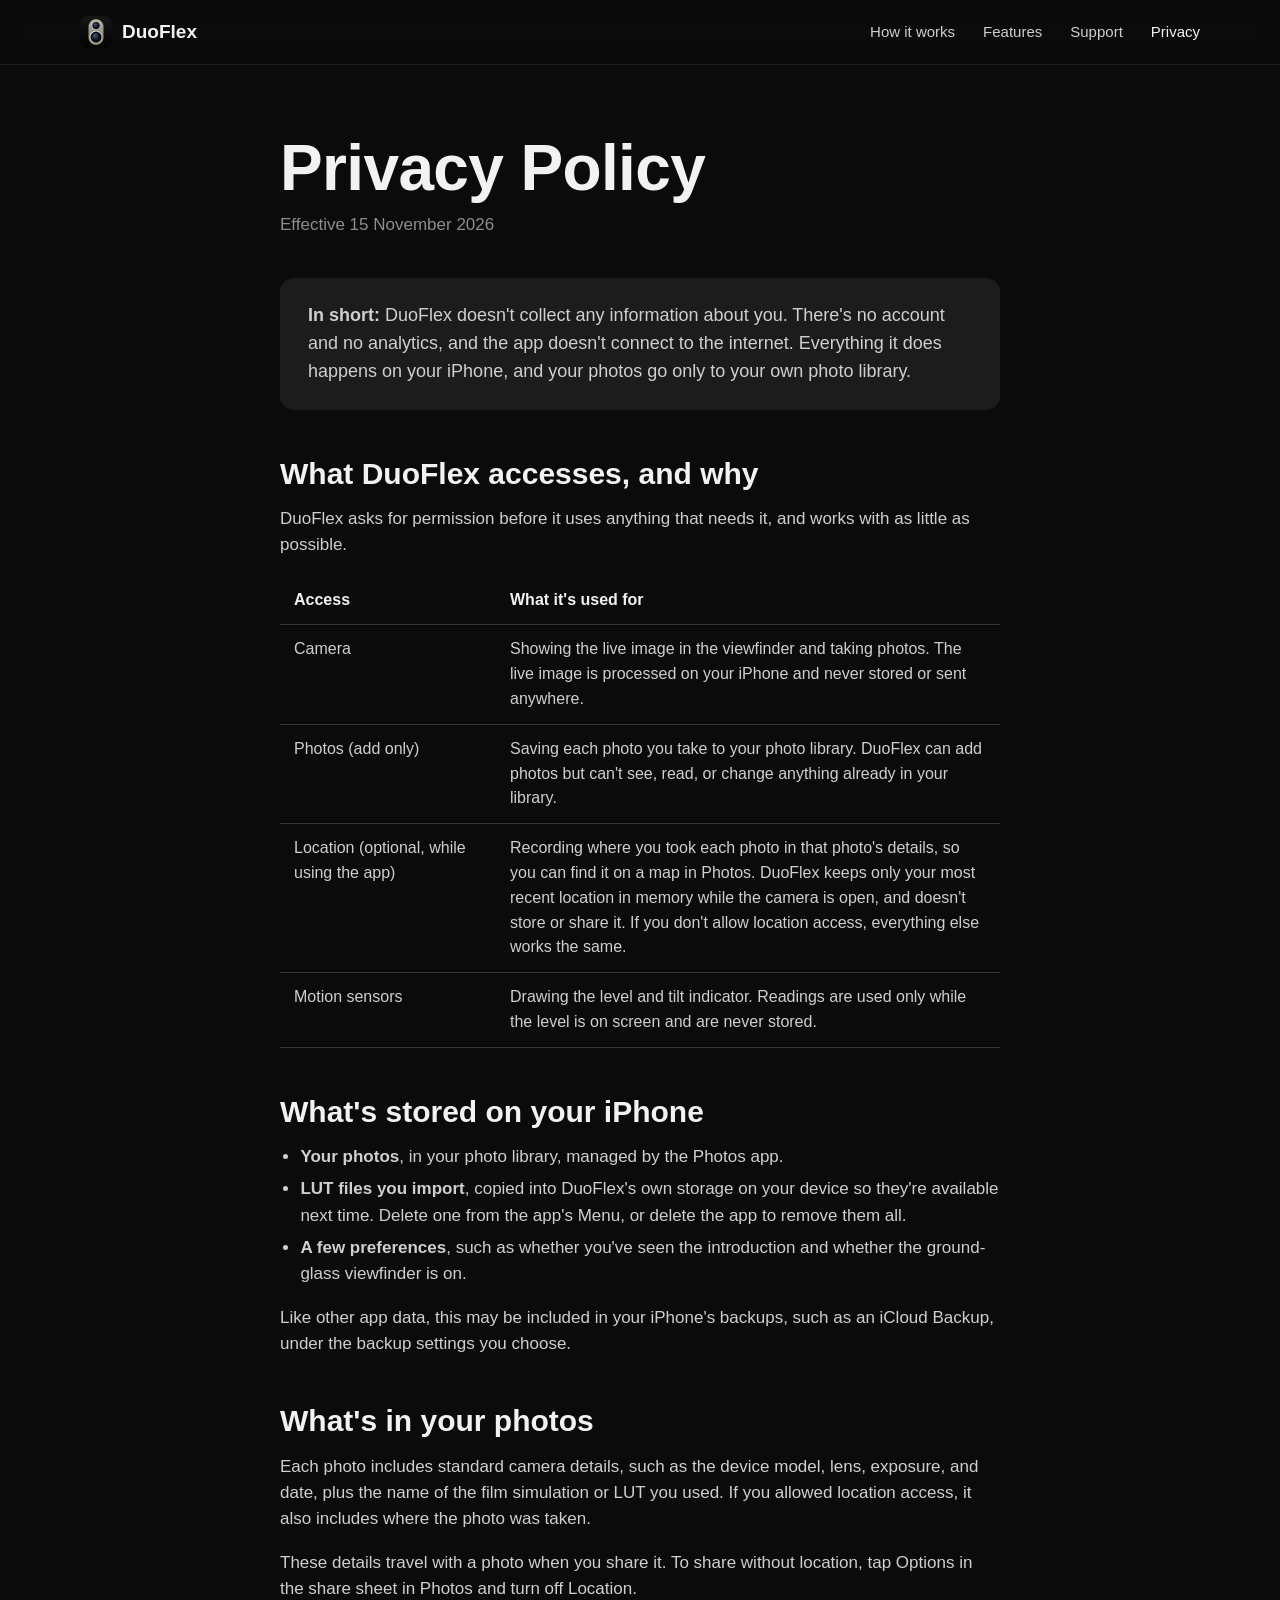
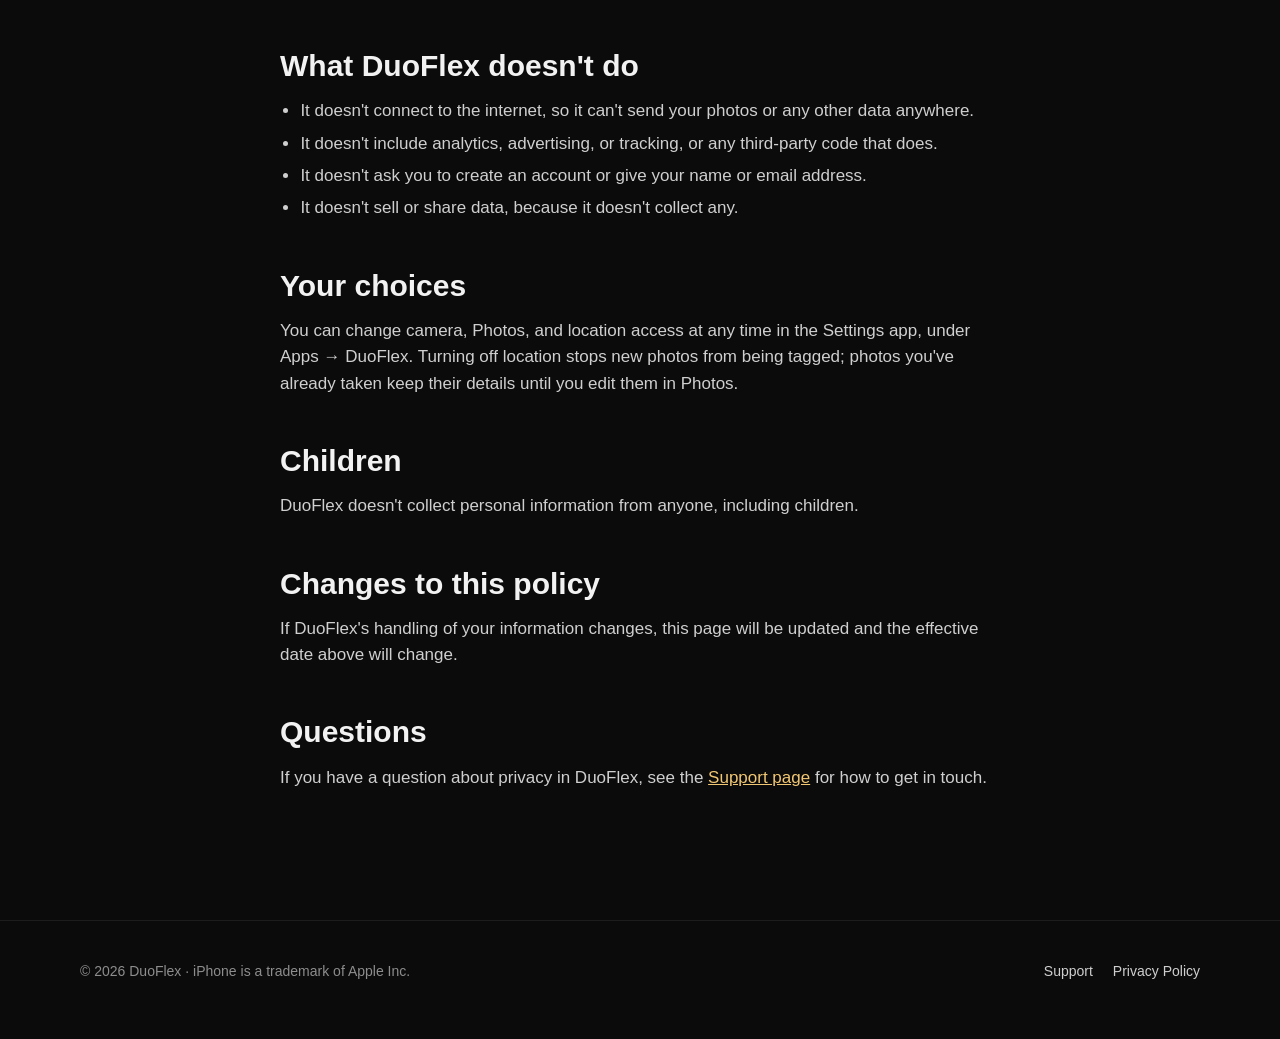
==== privacy.html @ c6856d8a "Add privacy policy and support pages - Privacy policy describing exactly what DuoFlex accesses and s" ====
<!doctype html>
<html lang="en">
<head>
  <meta charset="utf-8">
  <meta name="viewport" content="width=device-width, initial-scale=1">
  <title>Privacy Policy — DuoFlex</title>
  <meta name="description" content="DuoFlex has no account, no analytics, and doesn't connect to the internet. Here's exactly what it accesses on your iPhone, and why.">
  <meta name="theme-color" content="#0b0b0b">
  <link rel="icon" type="image/png" href="assets/favicon.png">
  <link rel="apple-touch-icon" href="assets/apple-touch-icon.png">
  <link rel="stylesheet" href="assets/site.css">
</head>
<body>
  <header>
    <nav class="wrap nav" aria-label="Main">
      <a class="brand" href="index.html"><img src="assets/favicon.png" alt="" width="32" height="32">DuoFlex</a>
      <ul>
        <li><a href="index.html#how">How it works</a></li>
        <li><a href="index.html#features">Features</a></li>
        <li><a href="support.html">Support</a></li>
        <li><a href="privacy.html" aria-current="page">Privacy</a></li>
      </ul>
    </nav>
  </header>

  <main class="doc">
    <div class="wrap">
      <h1>Privacy Policy</h1>
      <p class="updated">Effective 15 November 2026</p>

      <div class="summary">
        <p><strong>In short:</strong> DuoFlex doesn't collect any information about you. There's no account and no analytics, and the app doesn't connect to the internet. Everything it does happens on your iPhone, and your photos go only to your own photo library.</p>
      </div>

      <h2>What DuoFlex accesses, and why</h2>
      <p>DuoFlex asks for permission before it uses anything that needs it, and works with as little as possible.</p>
      <table>
        <thead>
          <tr><th scope="col">Access</th><th scope="col">What it's used for</th></tr>
        </thead>
        <tbody>
          <tr>
            <td>Camera</td>
            <td>Showing the live image in the viewfinder and taking photos. The live image is processed on your iPhone and never stored or sent anywhere.</td>
          </tr>
          <tr>
            <td>Photos (add only)</td>
            <td>Saving each photo you take to your photo library. DuoFlex can add photos but can't see, read, or change anything already in your library.</td>
          </tr>
          <tr>
            <td>Location (optional, while using the app)</td>
            <td>Recording where you took each photo in that photo's details, so you can find it on a map in Photos. DuoFlex keeps only your most recent location in memory while the camera is open, and doesn't store or share it. If you don't allow location access, everything else works the same.</td>
          </tr>
          <tr>
            <td>Motion sensors</td>
            <td>Drawing the level and tilt indicator. Readings are used only while the level is on screen and are never stored.</td>
          </tr>
        </tbody>
      </table>

      <h2>What's stored on your iPhone</h2>
      <ul>
        <li><strong>Your photos</strong>, in your photo library, managed by the Photos app.</li>
        <li><strong>LUT files you import</strong>, copied into DuoFlex's own storage on your device so they're available next time. Delete one from the app's Menu, or delete the app to remove them all.</li>
        <li><strong>A few preferences</strong>, such as whether you've seen the introduction and whether the ground-glass viewfinder is on.</li>
      </ul>
      <p>Like other app data, this may be included in your iPhone's backups, such as an iCloud Backup, under the backup settings you choose.</p>

      <h2>What's in your photos</h2>
      <p>Each photo includes standard camera details, such as the device model, lens, exposure, and date, plus the name of the film simulation or LUT you used. If you allowed location access, it also includes where the photo was taken.</p>
      <p>These details travel with a photo when you share it. To share without location, tap Options in the share sheet in Photos and turn off Location.</p>

      <h2>What DuoFlex doesn't do</h2>
      <ul>
        <li>It doesn't connect to the internet, so it can't send your photos or any other data anywhere.</li>
        <li>It doesn't include analytics, advertising, or tracking, or any third-party code that does.</li>
        <li>It doesn't ask you to create an account or give your name or email address.</li>
        <li>It doesn't sell or share data, because it doesn't collect any.</li>
      </ul>

      <h2>Your choices</h2>
      <p>You can change camera, Photos, and location access at any time in the Settings app, under Apps → DuoFlex. Turning off location stops new photos from being tagged; photos you've already taken keep their details until you edit them in Photos.</p>

      <h2>Children</h2>
      <p>DuoFlex doesn't collect personal information from anyone, including children.</p>

      <h2>Changes to this policy</h2>
      <p>If DuoFlex's handling of your information changes, this page will be updated and the effective date above will change.</p>

      <h2>Questions</h2>
      <p>If you have a question about privacy in DuoFlex, see the <a href="support.html">Support page</a> for how to get in touch.</p>
    </div>
  </main>

  <footer>
    <div class="wrap">
      <span>© 2026 DuoFlex · iPhone is a trademark of Apple Inc.</span>
      <nav aria-label="Footer">
        <a href="support.html">Support</a>
        <a href="privacy.html" aria-current="page">Privacy Policy</a>
      </nav>
    </div>
  </footer>
</body>
</html>
---- assets/site.css ----
:root {
  --bg: #0b0b0b;
  --panel: #1c1c1c;
  --panel-2: #262626;
  --stroke: #363636;
  --text: #f2f2f2;
  --label: #cfcfcf;
  --dim: #8d8d8d;
  --brass: #c9a24a;
  --accent: #f2c773;
  --red: #d9342b;
  --peaking: #ffd900;
  --radius: 14px;
  --condensed: ui-sans-serif, -apple-system, "SF Pro Display", "Helvetica Neue", Arial, sans-serif;
}

* { box-sizing: border-box; }

html { scroll-behavior: smooth; }
@media (prefers-reduced-motion: reduce) { html { scroll-behavior: auto; } }

body {
  margin: 0;
  background: var(--bg);
  color: var(--text);
  font: 17px/1.55 -apple-system, BlinkMacSystemFont, "SF Pro Text", "Helvetica Neue", Arial, sans-serif;
  -webkit-font-smoothing: antialiased;
}

a { color: var(--accent); }
a:focus-visible, button:focus-visible { outline: 2px solid var(--accent); outline-offset: 3px; border-radius: 6px; }

.wrap { width: min(1120px, 100% - 48px); margin-inline: auto; }

.condensed {
  font-family: var(--condensed);
  font-stretch: condensed;
  letter-spacing: 0.02em;
}

/* Header */
header {
  position: sticky; top: 0; z-index: 10;
  background: rgb(11 11 11 / 0.82);
  backdrop-filter: saturate(140%) blur(14px);
  -webkit-backdrop-filter: saturate(140%) blur(14px);
  border-bottom: 1px solid #1d1d1d;
}
.nav { display: flex; align-items: center; justify-content: space-between; height: 64px; }
.brand { display: flex; align-items: center; gap: 10px; color: var(--text); text-decoration: none; font-weight: 600; font-size: 19px; }
.brand img { width: 32px; height: 32px; border-radius: 8px; }
.nav ul { display: flex; gap: 28px; list-style: none; margin: 0; padding: 0; }
.nav ul a { color: var(--label); text-decoration: none; font-size: 15px; }
.nav ul a:hover { color: var(--text); }
@media (max-width: 640px) { .nav ul { display: none; } }

/* Hero */
.hero { padding: 88px 0 72px; }
.hero-grid { display: grid; grid-template-columns: 1.05fr 1fr; gap: 56px; align-items: center; }
@media (max-width: 900px) { .hero-grid { grid-template-columns: 1fr; } .hero { padding-top: 56px; } }

.eyebrow { color: var(--accent); font-size: 14px; font-weight: 600; text-transform: uppercase; letter-spacing: 0.14em; margin: 0 0 18px; }
h1 {
  font-family: var(--condensed);
  font-stretch: condensed;
  font-weight: 600;
  font-size: clamp(48px, 7vw, 84px);
  line-height: 0.98;
  letter-spacing: -0.01em;
  margin: 0 0 24px;
}
.lede { font-size: 20px; color: var(--label); max-width: 34em; margin: 0 0 36px; }

.cta { display: flex; flex-wrap: wrap; align-items: center; gap: 16px 24px; }
.badge {
  display: inline-flex; align-items: center; gap: 12px;
  padding: 12px 20px 12px 14px;
  border: 1.5px solid var(--stroke);
  border-radius: 14px;
  background: #000;
}
.badge img { width: 40px; height: 40px; border-radius: 10px; }
.badge small { display: block; color: var(--dim); font-size: 12px; text-transform: uppercase; letter-spacing: 0.08em; }
.badge strong { font-size: 17px; }
.requires { color: var(--dim); font-size: 15px; }

.device { width: 100%; max-width: 520px; justify-self: center; filter: drop-shadow(0 30px 60px rgb(0 0 0 / 0.6)); }

/* EV scale divider */
.scale { display: flex; justify-content: center; padding: 8px 0 0; }
.scale svg { width: min(520px, 90%); height: auto; }

/* Sections */
section { padding: 88px 0; }
.section-head { max-width: 40em; margin-bottom: 44px; }
h2 {
  font-family: var(--condensed);
  font-stretch: condensed;
  font-weight: 600;
  font-size: clamp(34px, 4.6vw, 52px);
  line-height: 1.04;
  margin: 0 0 14px;
}
.section-head p { color: var(--label); font-size: 19px; margin: 0; }

/* How it works */
.steps { display: grid; grid-template-columns: repeat(3, 1fr); gap: 20px; counter-reset: step; list-style: none; padding: 0; margin: 0; }
@media (max-width: 820px) { .steps { grid-template-columns: 1fr; } }
.steps li {
  background: var(--panel);
  border-radius: var(--radius);
  padding: 28px;
  counter-increment: step;
}
.steps li::before {
  content: counter(step);
  display: inline-grid; place-items: center;
  width: 36px; height: 36px;
  border: 1.5px solid #bfbfbf;
  border-radius: 9px;
  font-family: var(--condensed); font-stretch: condensed; font-weight: 600; font-size: 20px;
  margin-bottom: 18px;
}
.steps h3 { margin: 0 0 8px; font-size: 21px; }
.steps p { margin: 0; color: var(--label); }

/* Features: tiles like the status screen */
.tiles { display: grid; grid-template-columns: repeat(auto-fill, minmax(250px, 1fr)); gap: 14px; }
.tile {
  border: 1.5px solid var(--stroke);
  border-radius: var(--radius);
  padding: 24px;
  background: #000;
}
.tile .code {
  display: inline-block;
  font-family: var(--condensed); font-stretch: condensed; font-weight: 600;
  font-size: 26px; line-height: 1;
  margin-bottom: 14px;
}
.tile .code.boxed { border: 1.5px solid #c0c0c0; border-radius: 8px; padding: 6px 10px; }
.tile .code.chip { background: #d9d9d9; color: #000; border-radius: 4px; padding: 3px 7px; font-size: 20px; }
.tile .code.yellow { color: var(--peaking); }
.tile h3 { margin: 0 0 6px; font-size: 18px; }
.tile p { margin: 0; color: var(--label); font-size: 15.5px; }

/* Film strip */
.films { display: flex; flex-wrap: wrap; gap: 12px; list-style: none; padding: 0; margin: 0; }
.films li {
  display: flex; align-items: center; gap: 14px;
  background: var(--panel);
  border-radius: 12px;
  padding: 10px 18px 10px 10px;
}
.swatch { width: 64px; height: 40px; border-radius: 6px; flex: none; }
.films strong { display: block; font-family: var(--condensed); font-stretch: condensed; font-size: 18px; }
.films span { color: var(--dim); font-size: 14px; }
.luts { margin-top: 28px; color: var(--label); }
.luts code { background: var(--panel-2); padding: 2px 6px; border-radius: 5px; font-size: 15px; }

/* Privacy */
.privacy { display: grid; grid-template-columns: repeat(3, 1fr); gap: 20px; }
@media (max-width: 820px) { .privacy { grid-template-columns: 1fr; } }
.privacy div { border-top: 2px solid var(--brass); padding-top: 18px; }
.privacy h3 { margin: 0 0 6px; font-size: 19px; }
.privacy p { margin: 0; color: var(--label); }

/* Requirements */
.req { background: var(--panel); border-radius: 20px; padding: 40px; display: grid; grid-template-columns: auto 1fr; gap: 32px; align-items: center; }
@media (max-width: 700px) { .req { grid-template-columns: 1fr; padding: 28px; } }
.req img { width: 112px; height: 112px; border-radius: 26px; }
.req h2 { font-size: 36px; }
.req p { margin: 0; color: var(--label); }

footer { padding: 40px 0 56px; color: var(--dim); font-size: 14px; border-top: 1px solid #1d1d1d; margin-top: 88px; }
footer .wrap { display: flex; flex-wrap: wrap; justify-content: space-between; gap: 12px; }

/* Current page in the navigation */
.nav ul a[aria-current="page"] { color: var(--text); }

/* Footer links */
footer nav { display: flex; gap: 20px; }
footer a { color: var(--label); text-decoration: none; }
footer a:hover { color: var(--text); }

/* Document pages: privacy and support */
.doc { padding: 72px 0 24px; }
.doc .wrap { max-width: 720px; }
.doc h1 { font-size: clamp(44px, 6vw, 64px); margin-bottom: 12px; }
.doc .updated { color: var(--dim); margin: 0 0 40px; }
.doc .summary { background: var(--panel); border-radius: var(--radius); padding: 24px 28px; margin: 0 0 48px; }
.doc .summary p { margin: 0; color: var(--label); font-size: 18px; }
.doc h2 { font-size: 30px; margin: 48px 0 12px; }
.doc h3 { font-size: 19px; margin: 28px 0 6px; }
.doc p, .doc li { color: var(--label); }
.doc ul { padding-left: 1.2em; }
.doc li { margin: 6px 0; }
.doc code { background: var(--panel-2); padding: 2px 6px; border-radius: 5px; font-size: 15px; }
.doc table { width: 100%; border-collapse: collapse; margin: 16px 0; font-size: 16px; }
.doc th, .doc td { text-align: left; vertical-align: top; padding: 12px 14px; border-bottom: 1px solid var(--stroke); }
.doc th { color: var(--text); font-weight: 600; }
.doc td { color: var(--label); }
.doc details { background: var(--panel); border-radius: 12px; padding: 16px 20px; margin: 10px 0; }
.doc summary { cursor: pointer; font-weight: 600; color: var(--text); }
.doc details p, .doc details ul { margin: 12px 0 0; }
.contact { border: 1.5px solid var(--stroke); border-radius: var(--radius); padding: 24px 28px; margin: 32px 0; }
.contact p { margin: 0 0 16px; }
.button {
  display: inline-block;
  background: var(--accent); color: #000;
  font-weight: 600; text-decoration: none;
  padding: 12px 22px; border-radius: 999px;
}
.button:hover { filter: brightness(1.06); }
.doc th:first-child, .doc td:first-child { width: 30%; }
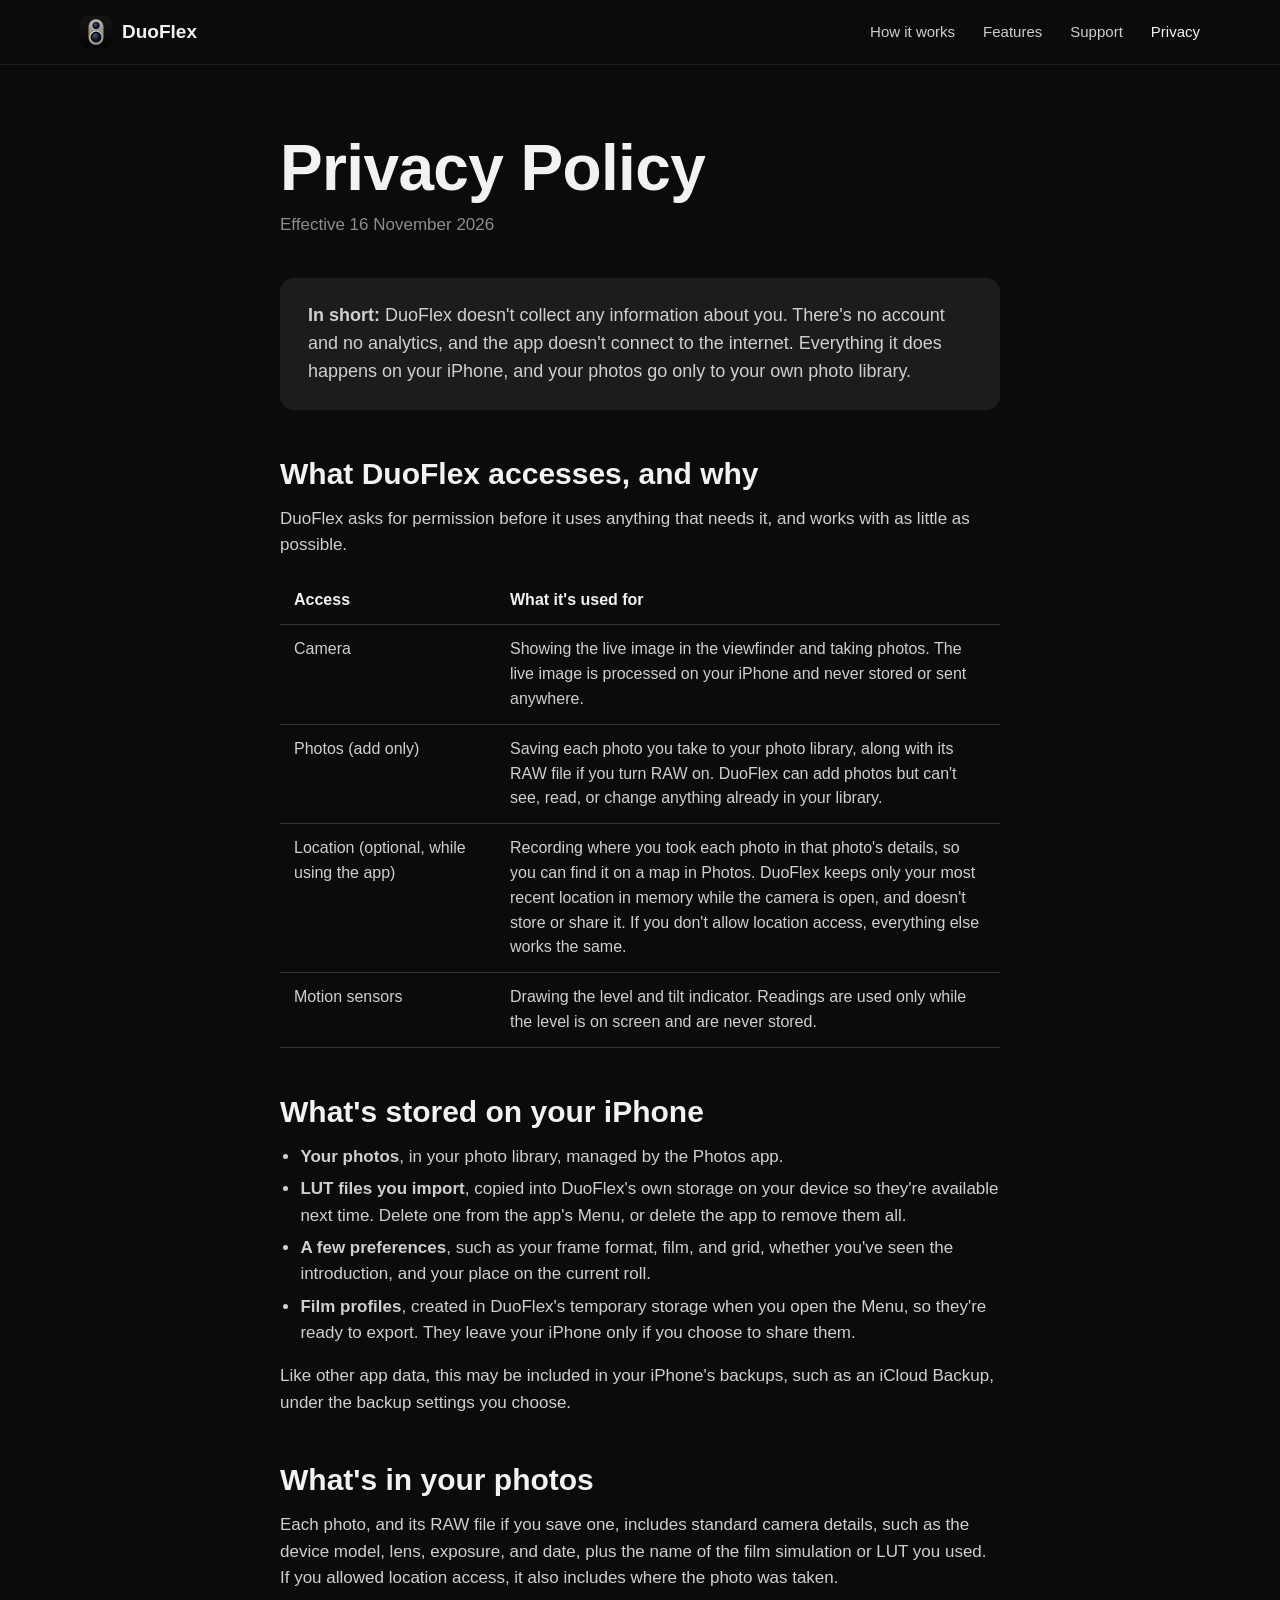
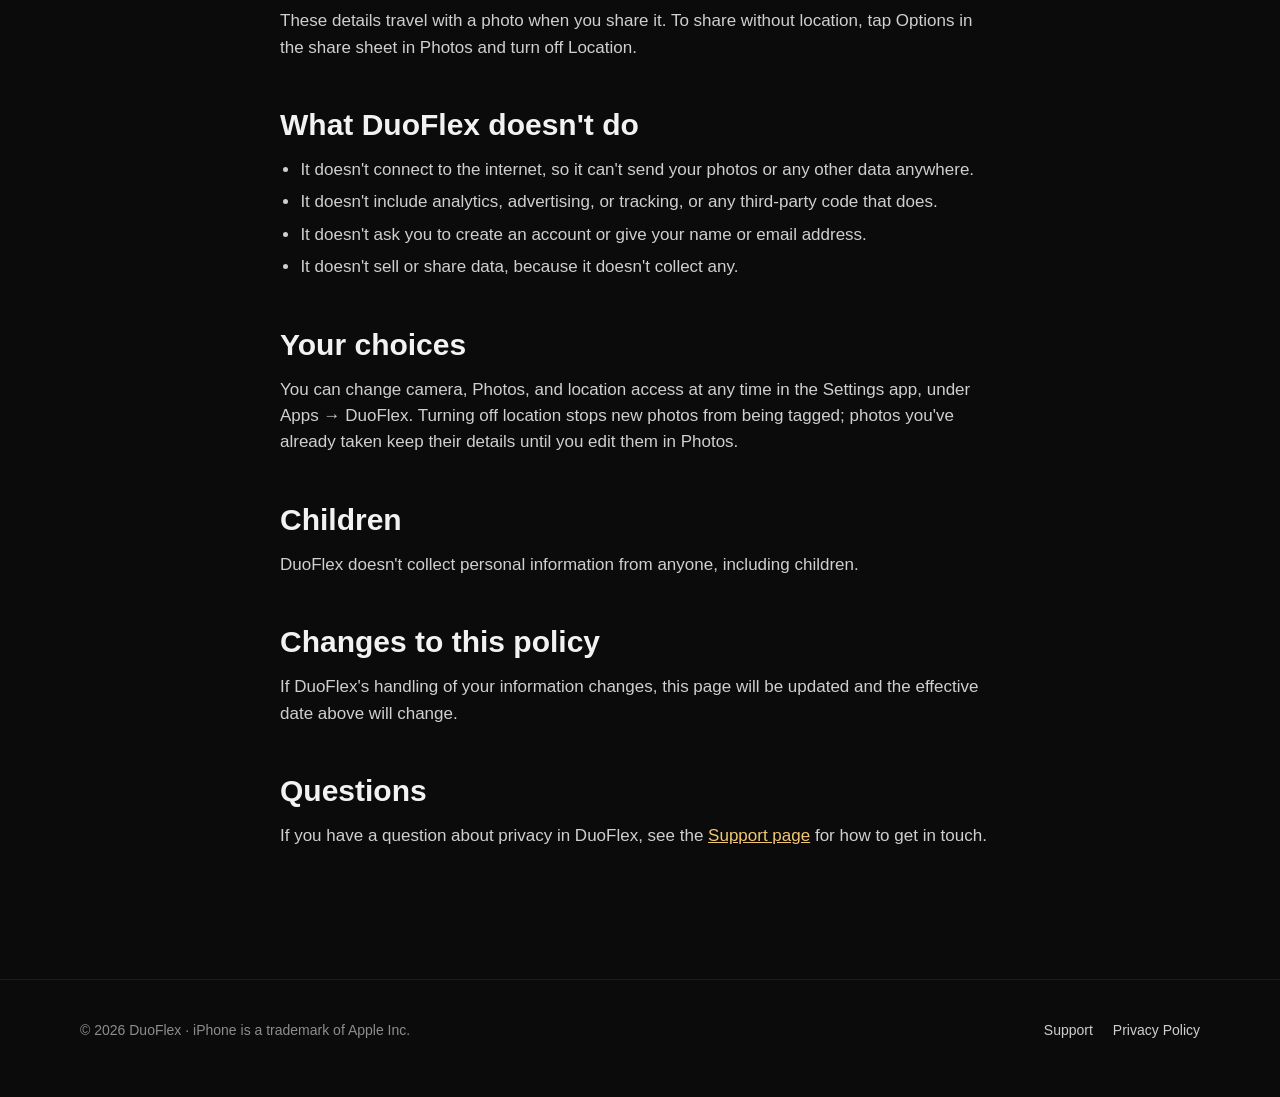
==== commit e057503f: "Add RAW, roll mode, metering, and Camera Control to the site - Landing page: new feature tiles and f" ====
--- a/privacy.html
+++ b/privacy.html
@@ -26,7 +26,7 @@
   <main class="doc">
     <div class="wrap">
       <h1>Privacy Policy</h1>
-      <p class="updated">Effective 15 November 2026</p>
+      <p class="updated">Effective 16 November 2026</p>
 
       <div class="summary">
         <p><strong>In short:</strong> DuoFlex doesn't collect any information about you. There's no account and no analytics, and the app doesn't connect to the internet. Everything it does happens on your iPhone, and your photos go only to your own photo library.</p>
@@ -45,7 +45,7 @@
           </tr>
           <tr>
             <td>Photos (add only)</td>
-            <td>Saving each photo you take to your photo library. DuoFlex can add photos but can't see, read, or change anything already in your library.</td>
+            <td>Saving each photo you take to your photo library, along with its RAW file if you turn RAW on. DuoFlex can add photos but can't see, read, or change anything already in your library.</td>
           </tr>
           <tr>
             <td>Location (optional, while using the app)</td>
@@ -62,12 +62,13 @@
       <ul>
         <li><strong>Your photos</strong>, in your photo library, managed by the Photos app.</li>
         <li><strong>LUT files you import</strong>, copied into DuoFlex's own storage on your device so they're available next time. Delete one from the app's Menu, or delete the app to remove them all.</li>
-        <li><strong>A few preferences</strong>, such as whether you've seen the introduction and whether the ground-glass viewfinder is on.</li>
+        <li><strong>A few preferences</strong>, such as your frame format, film, and grid, whether you've seen the introduction, and your place on the current roll.</li>
+        <li><strong>Film profiles</strong>, created in DuoFlex's temporary storage when you open the Menu, so they're ready to export. They leave your iPhone only if you choose to share them.</li>
       </ul>
       <p>Like other app data, this may be included in your iPhone's backups, such as an iCloud Backup, under the backup settings you choose.</p>
 
       <h2>What's in your photos</h2>
-      <p>Each photo includes standard camera details, such as the device model, lens, exposure, and date, plus the name of the film simulation or LUT you used. If you allowed location access, it also includes where the photo was taken.</p>
+      <p>Each photo, and its RAW file if you save one, includes standard camera details, such as the device model, lens, exposure, and date, plus the name of the film simulation or LUT you used. If you allowed location access, it also includes where the photo was taken.</p>
       <p>These details travel with a photo when you share it. To share without location, tap Options in the share sheet in Photos and turn off Location.</p>
 
       <h2>What DuoFlex doesn't do</h2>
--- a/assets/site.css
+++ b/assets/site.css
@@ -141,6 +141,7 @@
 .tile .code.boxed { border: 1.5px solid #c0c0c0; border-radius: 8px; padding: 6px 10px; }
 .tile .code.chip { background: #d9d9d9; color: #000; border-radius: 4px; padding: 3px 7px; font-size: 20px; }
 .tile .code.yellow { color: var(--peaking); }
+.tile .code.amber { color: #ff9e38; }
 .tile h3 { margin: 0 0 6px; font-size: 18px; }
 .tile p { margin: 0; color: var(--label); font-size: 15.5px; }
 
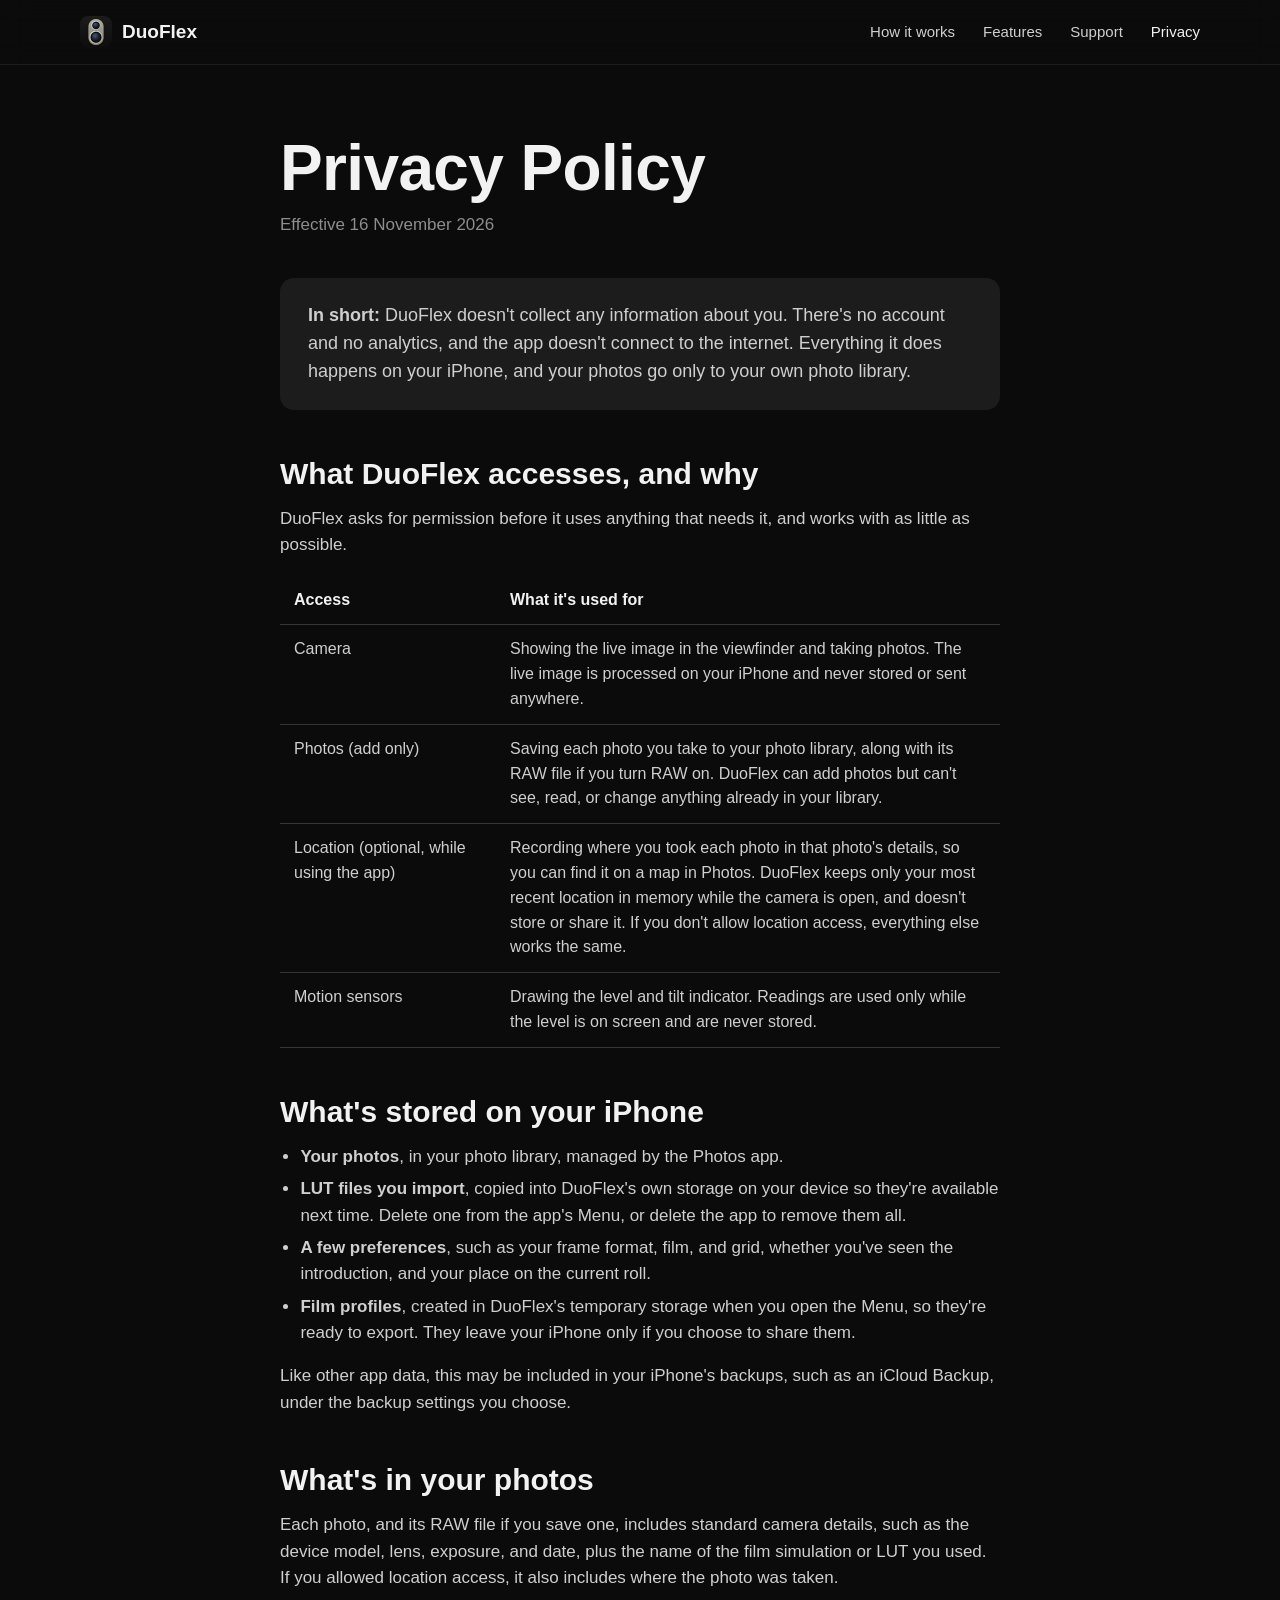
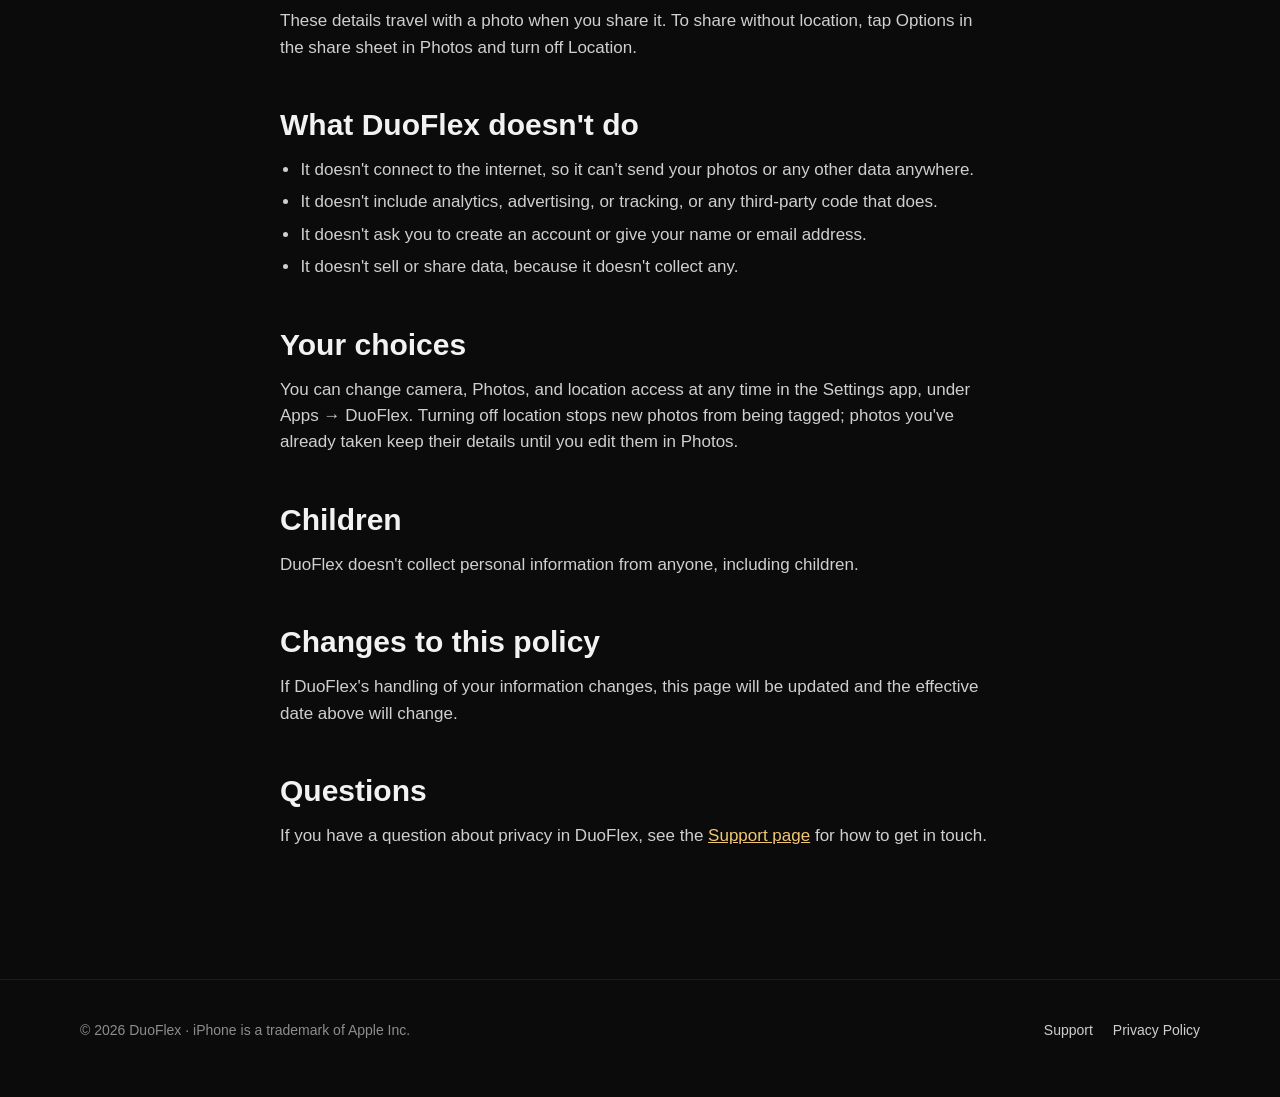
==== commit 9b288b5a: "Fix the favicon and add the screen styles section - Favicon with rounded, transparent corners so it " ====
--- a/privacy.html
+++ b/privacy.html
@@ -6,7 +6,8 @@
   <title>Privacy Policy — DuoFlex</title>
   <meta name="description" content="DuoFlex has no account, no analytics, and doesn't connect to the internet. Here's exactly what it accesses on your iPhone, and why.">
   <meta name="theme-color" content="#0b0b0b">
-  <link rel="icon" type="image/png" href="assets/favicon.png">
+  <link rel="icon" href="assets/favicon.ico" sizes="any">
+  <link rel="icon" type="image/png" sizes="192x192" href="assets/favicon-192.png">
   <link rel="apple-touch-icon" href="assets/apple-touch-icon.png">
   <link rel="stylesheet" href="assets/site.css">
 </head>
--- a/assets/site.css
+++ b/assets/site.css
@@ -144,6 +144,17 @@
 .tile .code.amber { color: #ff9e38; }
 .tile h3 { margin: 0 0 6px; font-size: 18px; }
 .tile p { margin: 0; color: var(--label); font-size: 15.5px; }
+
+/* Screen styles */
+.screens { display: grid; grid-template-columns: repeat(auto-fill, minmax(300px, 1fr)); gap: 20px; list-style: none; padding: 0; margin: 0; }
+.screens img {
+  display: block; width: 100%; height: auto;
+  border: 1.5px solid var(--stroke);
+  border-radius: var(--radius);
+  margin-bottom: 14px;
+}
+.screens h3 { margin: 0 0 4px; font-size: 18px; }
+.screens p { margin: 0; color: var(--label); font-size: 15.5px; }
 
 /* Film strip */
 .films { display: flex; flex-wrap: wrap; gap: 12px; list-style: none; padding: 0; margin: 0; }
